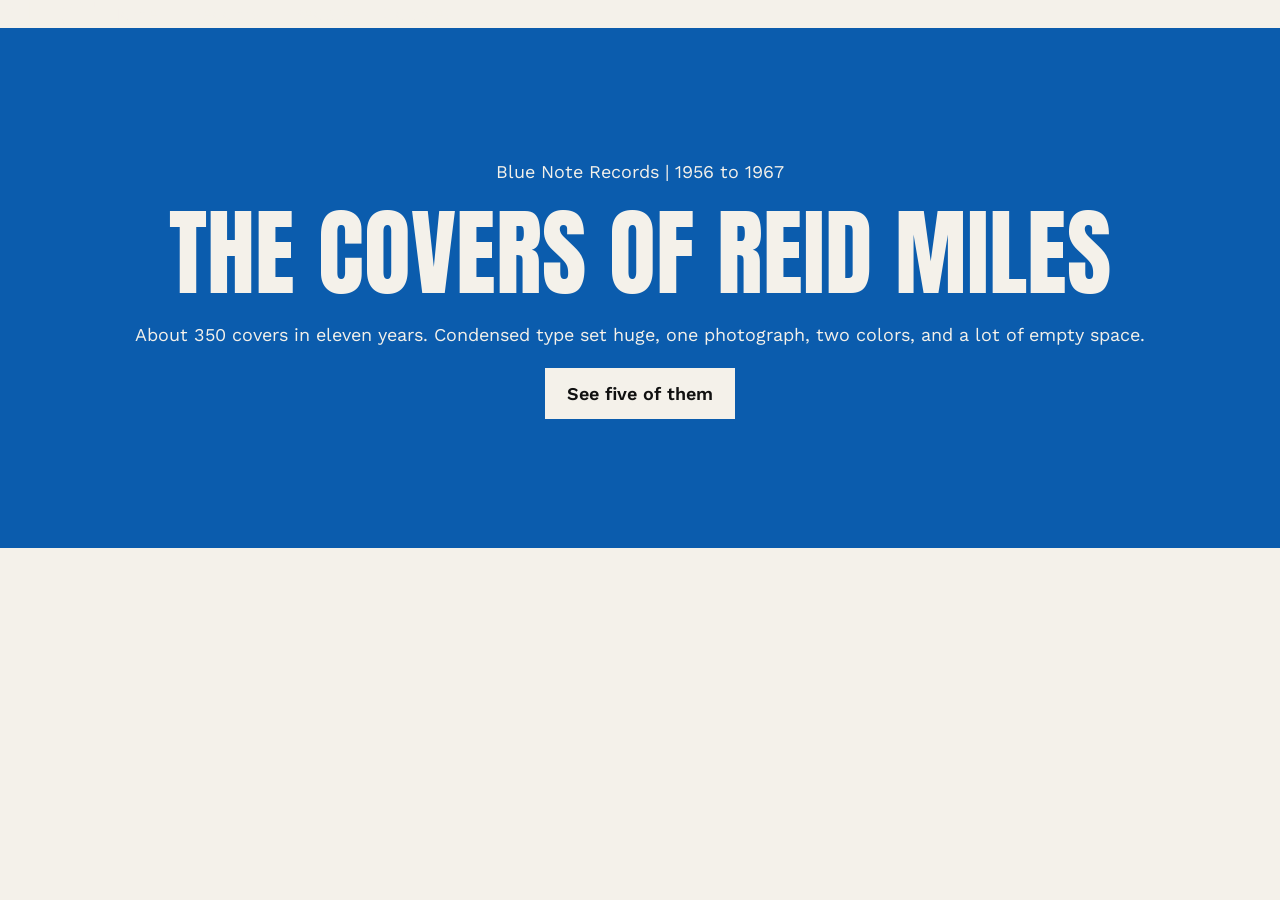
==== pages/blue-note.html @ 3dbf77ee "hero" ====
<!DOCTYPE html>
<html lang="en">
<head>
    <meta charset="UTF-8">
    <meta name="viewport" content="width=device-width, initial-scale=1.0">
    <title>Blue Note, the covers of Reid Miles</title>
    <link rel="preconnect" href="https://fonts.googleapis.com">
    <link rel="preconnect" href="https://fonts.gstatic.com" crossorigin>
    <link href="https://fonts.googleapis.com/css2?family=Anton&family=Work+Sans:wght@400;600&display=swap" rel="stylesheet">
    <link rel="stylesheet" href="../css/styles.css">
</head>
<body>
    <header class="site-header">
        <a class="logo" href="../index.html">Blue Note</a>
        <nav>
            <ul>
                <li><a href="../index.html">Home</a></li>
                <li><a href="#records">Records</a></li>
                <li><a href="#people">People</a></li>
                <li><a href="#sources">Sources</a></li>
            </ul>
        </nav>
    </header>
    <section class="hero">
        <p>Blue Note Records | 1956 to 1967</p>
        <h1>The covers of Reid Miles</h1>
        <p>About 350 covers in eleven years. Condensed type set huge, one photograph, two colors, and a lot of empty space.</p>
        <a class="button" href="#records">See five of them</a>
    </section>
</body>
</html>
---- css/styles.css ----
* {
    box-sizing: border-box;
    margin: 0;
    padding: 0;
}
body {
    background: #f4f1ea;
    color: #111111;
    font-family: 'Work Sans' , sans-serif;
    font-size: 18px;
    line-height: 1.5;
}
h1, h2, h3, .logo {
    font-family: 'Anton' , sans-serif;
    font-weight: 400;
    text-transform: uppercase;
    line-height: 1;
}

.site-header {
    display: flex;
}
.site-header a {
    color: #f4f1ea;
    text-decoration: none;
}
.logo {
    font-size: 28px;
}
nav ul {
    display: flex;
    gap: 32px;
    list-style: none;
}

.hero {
    display: flex;
    flex-direction: column;
    justify-content: center;
    align-items: center;
    gap: 20px;
    min-height: 520px;
    padding: 48px 32px;
    background: #0b5cad;
    color: #f4f1ea;
    text-align: center;
}
.hero h1 {
    font-size: 96px;
}
.button {
    padding: 12px 22px;
    background: #f4f1ea;
    color: #111111;
    font-weight: 600;
    text-decoration: none;
}
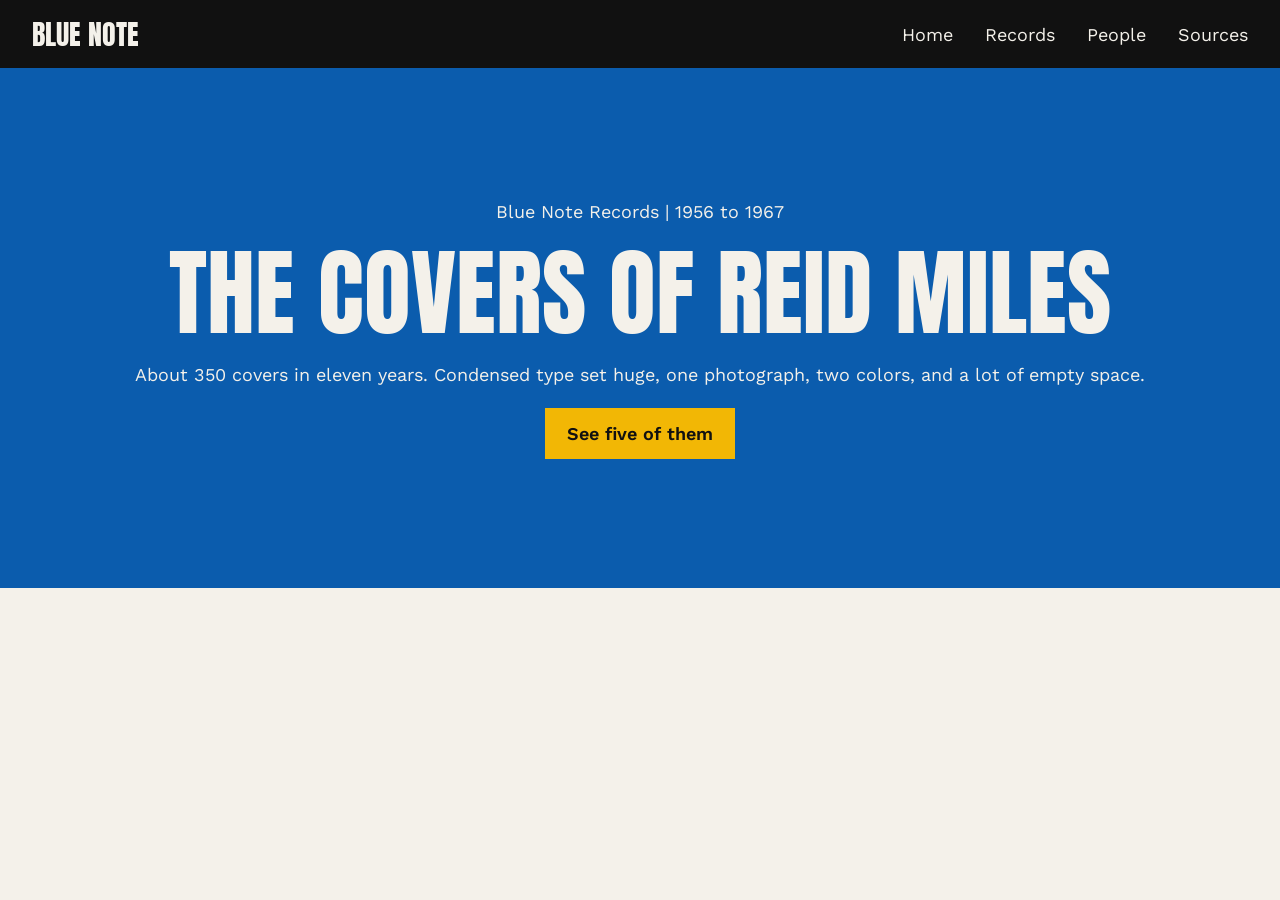
==== commit a1489cce: "button color" ====
--- a/pages/blue-note.html
+++ b/pages/blue-note.html
@@ -24,7 +24,9 @@
     <section class="hero">
         <p>Blue Note Records | 1956 to 1967</p>
         <h1>The covers of Reid Miles</h1>
-        <p>About 350 covers in eleven years. Condensed type set huge, one photograph, two colors, and a lot of empty space.</p>
+        <p>About 350 covers in eleven years. 
+            Condensed type set huge, one photograph, two colors, 
+            and a lot of empty space.</p>
         <a class="button" href="#records">See five of them</a>
     </section>
 </body>
--- a/css/styles.css
+++ b/css/styles.css
@@ -19,6 +19,11 @@
 
 .site-header {
     display: flex;
+    justify-content: space-between;
+    align-items: center;
+    padding: 20px 32px;
+    background: #111111;
+    color: #f4f1ea;
 }
 .site-header a {
     color: #f4f1ea;
@@ -50,7 +55,7 @@
 }
 .button {
     padding: 12px 22px;
-    background: #f4f1ea;
+    background: #f2b705;
     color: #111111;
     font-weight: 600;
     text-decoration: none;
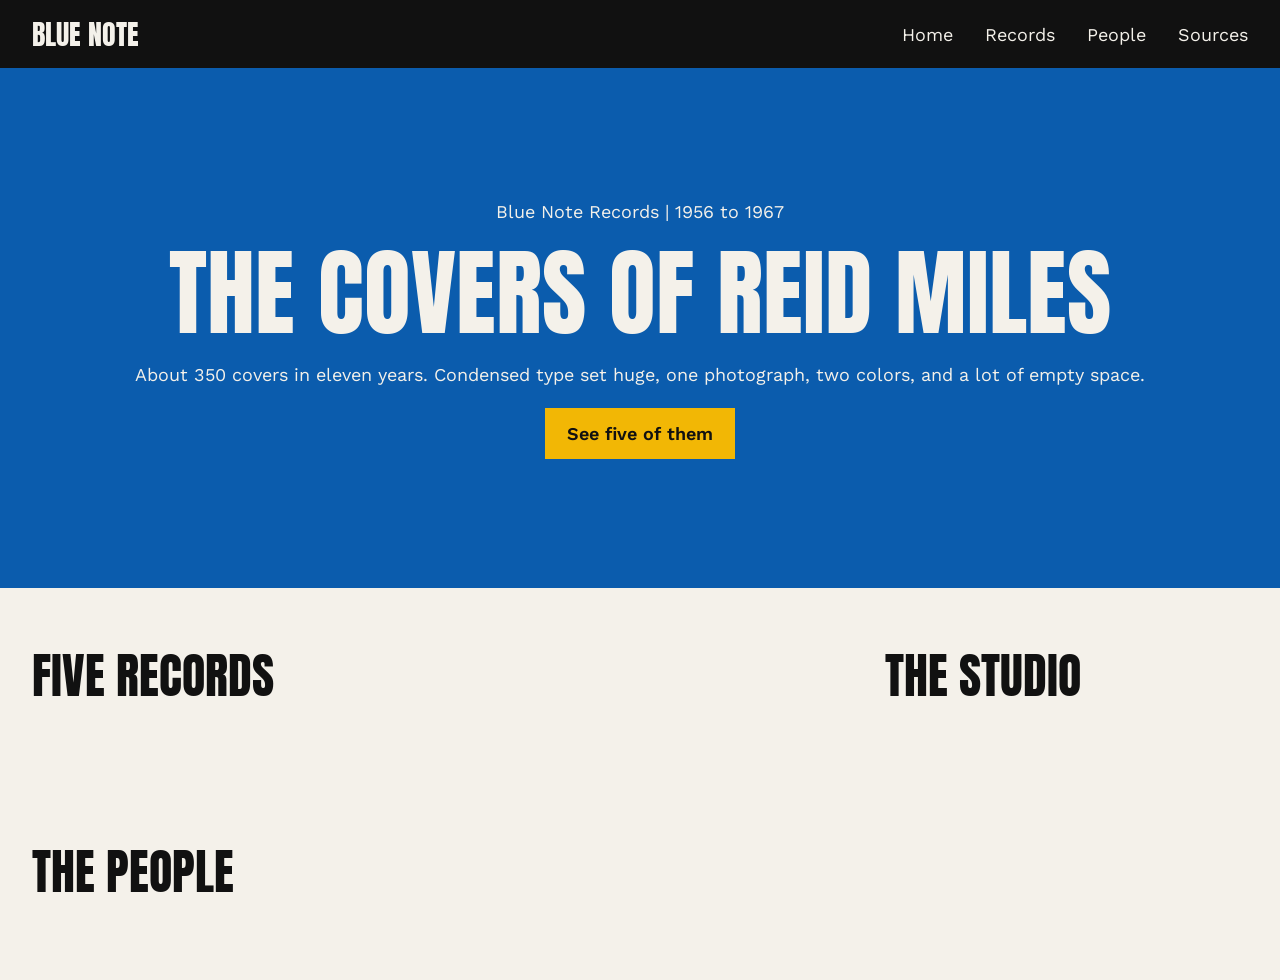
==== commit fb150448: "page grid" ====
--- a/pages/blue-note.html
+++ b/pages/blue-note.html
@@ -21,6 +21,7 @@
             </ul>
         </nav>
     </header>
+
     <section class="hero">
         <p>Blue Note Records | 1956 to 1967</p>
         <h1>The covers of Reid Miles</h1>
@@ -29,5 +30,18 @@
             and a lot of empty space.</p>
         <a class="button" href="#records">See five of them</a>
     </section>
+
+    <section class="records" id="records">
+        <h2>Five Records</h2>
+    </section>
+
+    <aside class="studio">
+        <h2>The Studio</h2>
+    </aside>
+
+    <section class="records" id="records">
+        <h2>The People</h2>
+    </section>
+
 </body>
 </html>
--- a/css/styles.css
+++ b/css/styles.css
@@ -4,6 +4,8 @@
     padding: 0;
 }
 body {
+    display: grid;
+    grid-template-columns: 2fr 1fr;
     background: #f4f1ea;
     color: #111111;
     font-family: 'Work Sans' , sans-serif;
@@ -59,4 +61,17 @@
     color: #111111;
     font-weight: 600;
     text-decoration: none;
+}
+
+.site-header, .hero, .people, .site-footer {
+    grid-column: span 2;
+}
+
+.records, .studio, .people {
+    padding: 64px 32px;
+}
+
+h2 {
+    font-size: 48px;
+    margin-bottom: 20px;
 }
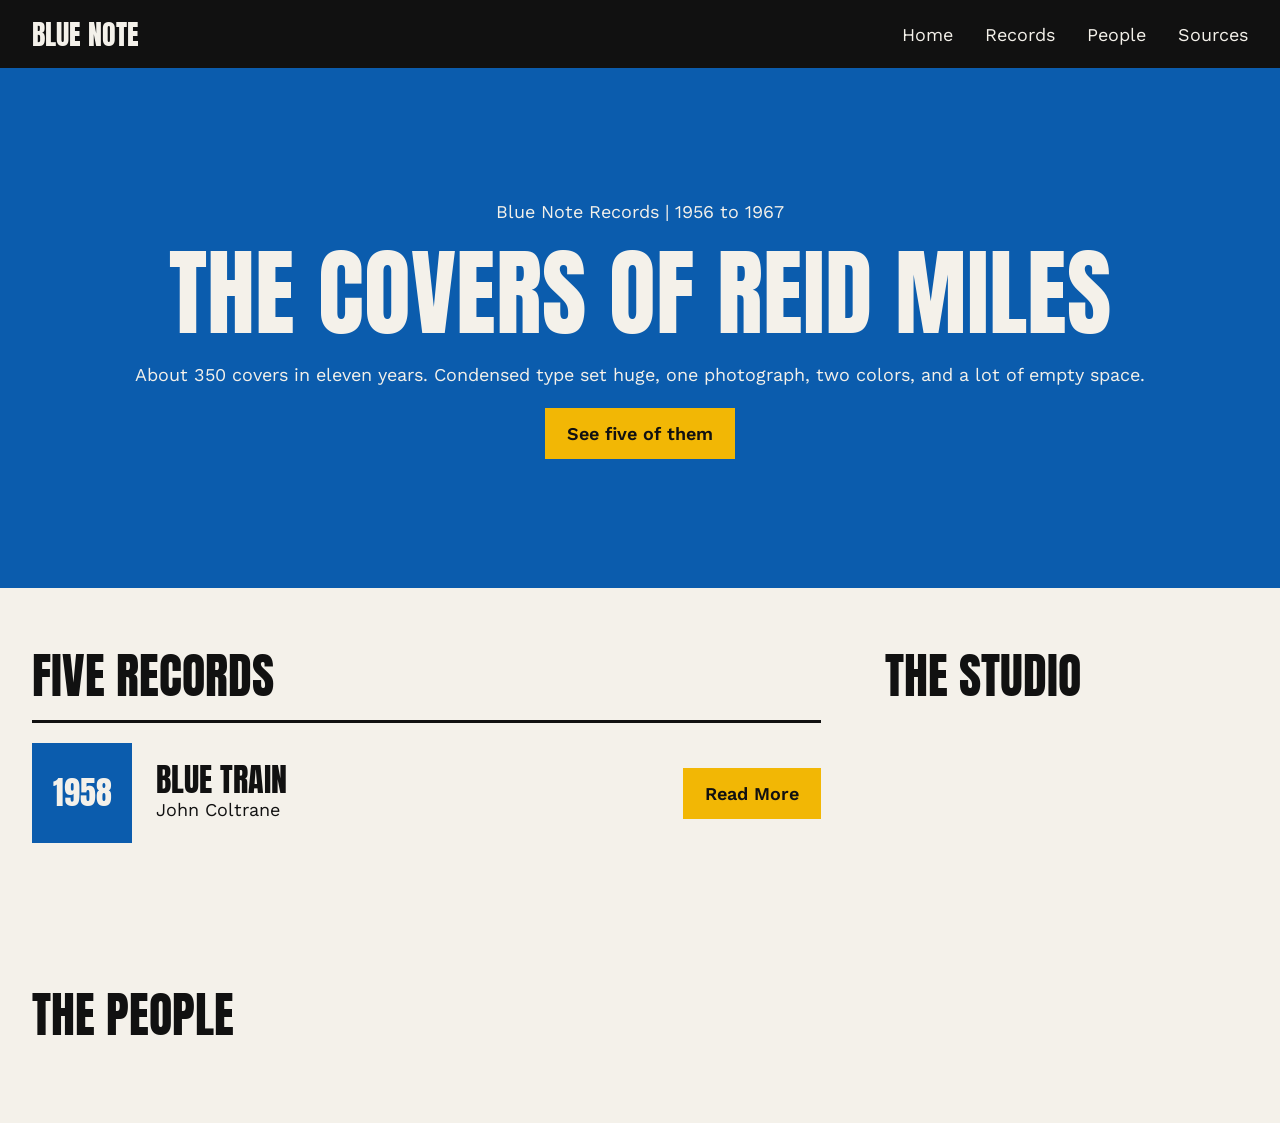
==== commit fe75f5be: "article" ====
--- a/pages/blue-note.html
+++ b/pages/blue-note.html
@@ -33,6 +33,15 @@
 
     <section class="records" id="records">
         <h2>Five Records</h2>
+
+        <article class="album">
+            <div class="swatch blue">1958</div>
+            <div class="info">
+                <h3>Blue Train</h3>
+                <p>John Coltrane</p>
+            </div>
+            <a class="button" href="https://en.wikipedia.org/wiki/Blue_Train_(album)">Read More</a>
+        </article>
     </section>
 
     <aside class="studio">
--- a/css/styles.css
+++ b/css/styles.css
@@ -3,6 +3,7 @@
     margin: 0;
     padding: 0;
 }
+
 body {
     display: grid;
     grid-template-columns: 2fr 1fr;
@@ -12,7 +13,8 @@
     font-size: 18px;
     line-height: 1.5;
 }
-h1, h2, h3, .logo {
+
+h1, h2, h3, .logo, .swatch {
     font-family: 'Anton' , sans-serif;
     font-weight: 400;
     text-transform: uppercase;
@@ -27,13 +29,16 @@
     background: #111111;
     color: #f4f1ea;
 }
+
 .site-header a {
     color: #f4f1ea;
     text-decoration: none;
 }
+
 .logo {
     font-size: 28px;
 }
+
 nav ul {
     display: flex;
     gap: 32px;
@@ -52,9 +57,11 @@
     color: #f4f1ea;
     text-align: center;
 }
+
 .hero h1 {
     font-size: 96px;
 }
+
 .button {
     padding: 12px 22px;
     background: #f2b705;
@@ -74,4 +81,34 @@
 h2 {
     font-size: 48px;
     margin-bottom: 20px;
+}
+
+h3 {
+    font-size: 32px;
+}
+
+.album {
+    display: flex;
+    align-items: center;
+    gap: 24px;
+    padding: 20px 0;
+    border-top: 3px solid #111111;
+}
+
+.swatch {
+    display: flex;
+    justify-content: center;
+    align-items: center;
+    flex: 0 0 100px;
+    height: 100px;
+    font-size: 32px;
+}
+
+.blue { background: #0b5cad; color: #f4f1ea; }
+.ink { background: #111111; color: #f2b705; }
+.orange { background: #e0592a; }
+.yellow { background: #f2b705; }
+
+.info {
+    flex: 1;
 }
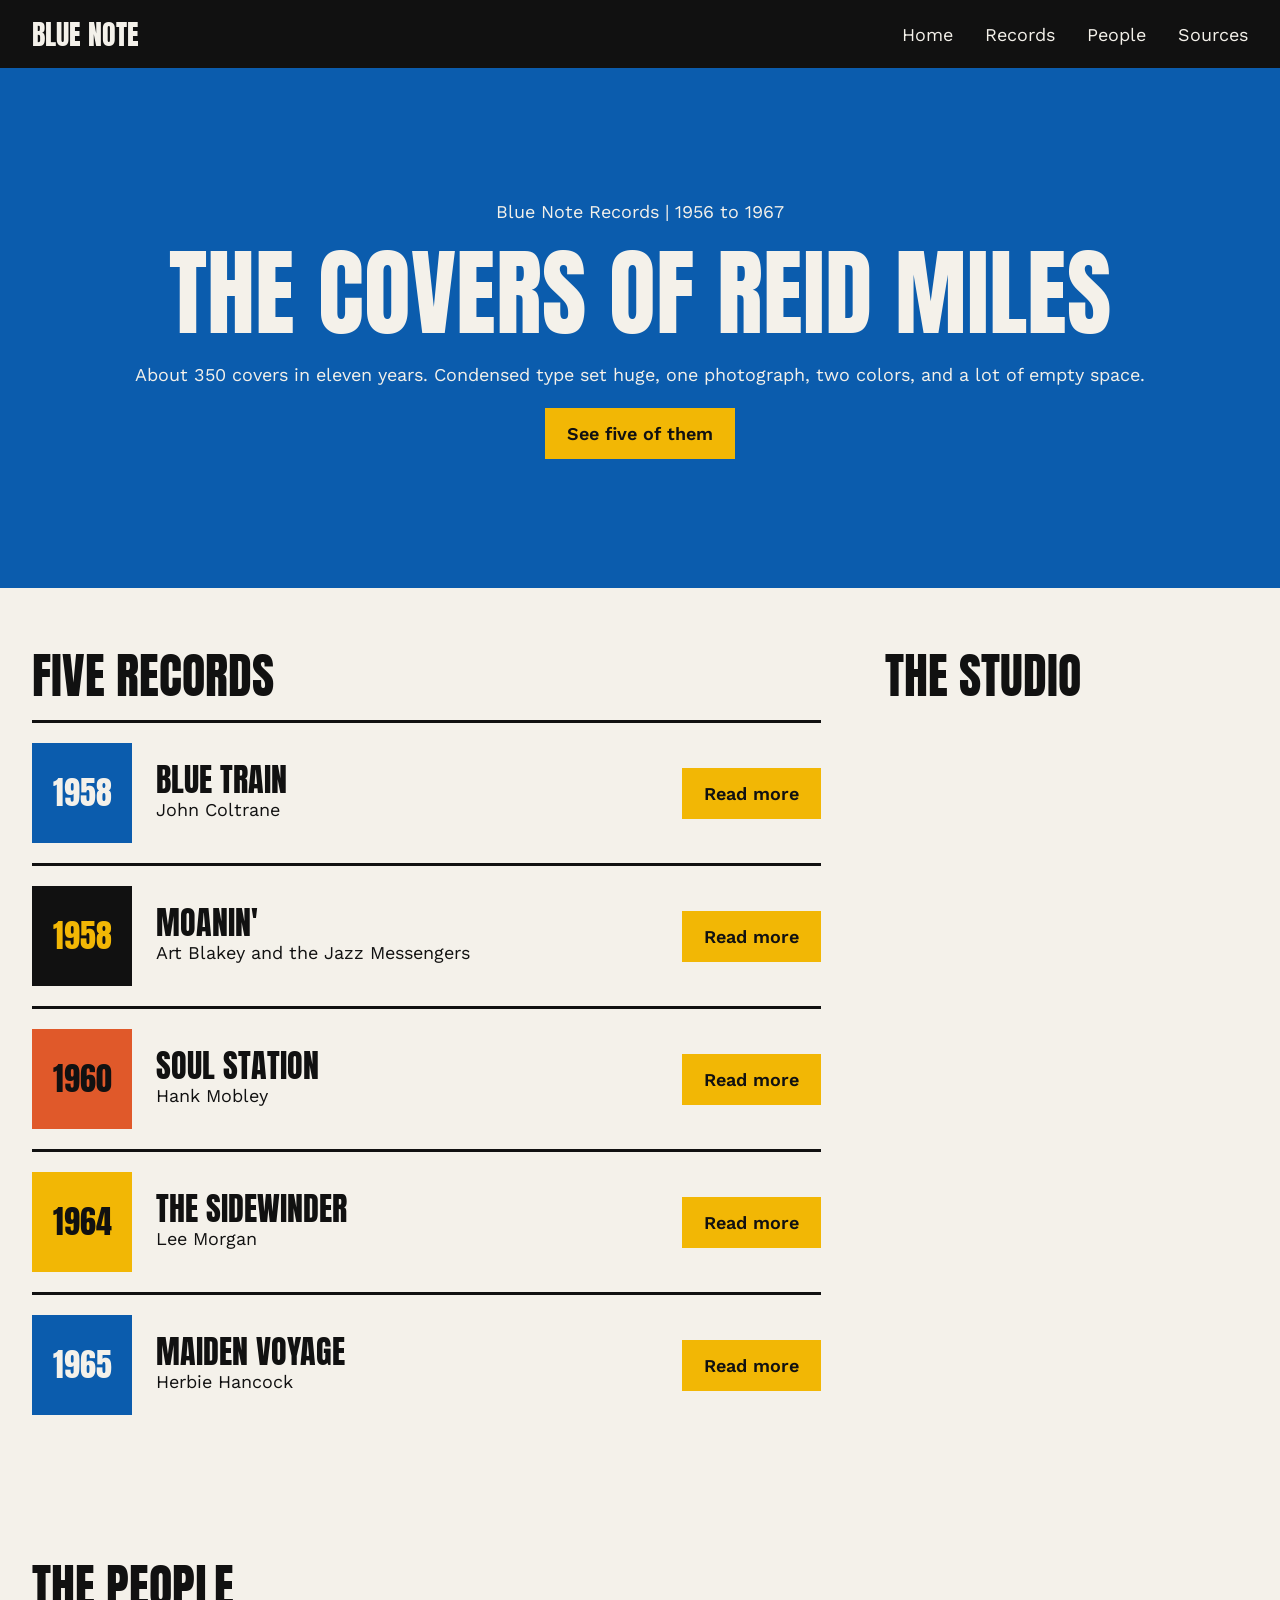
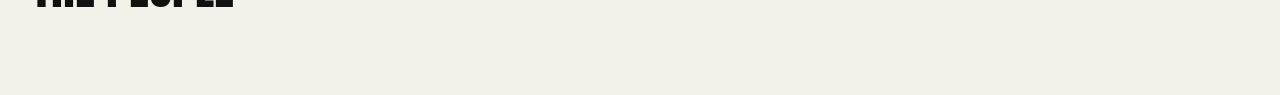
==== commit 99849f1e: "articles" ====
--- a/pages/blue-note.html
+++ b/pages/blue-note.html
@@ -40,7 +40,43 @@
                 <h3>Blue Train</h3>
                 <p>John Coltrane</p>
             </div>
-            <a class="button" href="https://en.wikipedia.org/wiki/Blue_Train_(album)">Read More</a>
+            <a class="button" href="https://en.wikipedia.org/wiki/Blue_Train_(album)">Read more</a>
+        </article>
+
+        <article class="album">
+            <div class="swatch ink">1958</div>
+            <div class="info">
+                <h3>Moanin'</h3>
+                <p>Art Blakey and the Jazz Messengers</p>
+            </div>
+            <a class="button" href="https://en.wikipedia.org/wiki/Moanin%27">Read more</a>
+        </article>
+
+        <article class="album">
+            <div class="swatch orange">1960</div>
+            <div class="info">
+                <h3>Soul Station</h3>
+                <p>Hank Mobley</p>
+            </div>
+            <a class="button" href="https://en.wikipedia.org/wiki/Soul_Station">Read more</a>
+        </article>
+
+        <article class="album">
+            <div class="swatch yellow">1964</div>
+            <div class="info">
+                <h3>The Sidewinder</h3>
+                <p>Lee Morgan</p>
+            </div>
+            <a class="button" href="https://en.wikipedia.org/wiki/The_Sidewinder">Read more</a>
+        </article>
+
+        <article class="album">
+            <div class="swatch blue">1965</div>
+            <div class="info">
+                <h3>Maiden Voyage</h3>
+                <p>Herbie Hancock</p>
+            </div>
+            <a class="button" href="https://en.wikipedia.org/wiki/Maiden_Voyage_(Herbie_Hancock_album)">Read more</a>
         </article>
     </section>
 
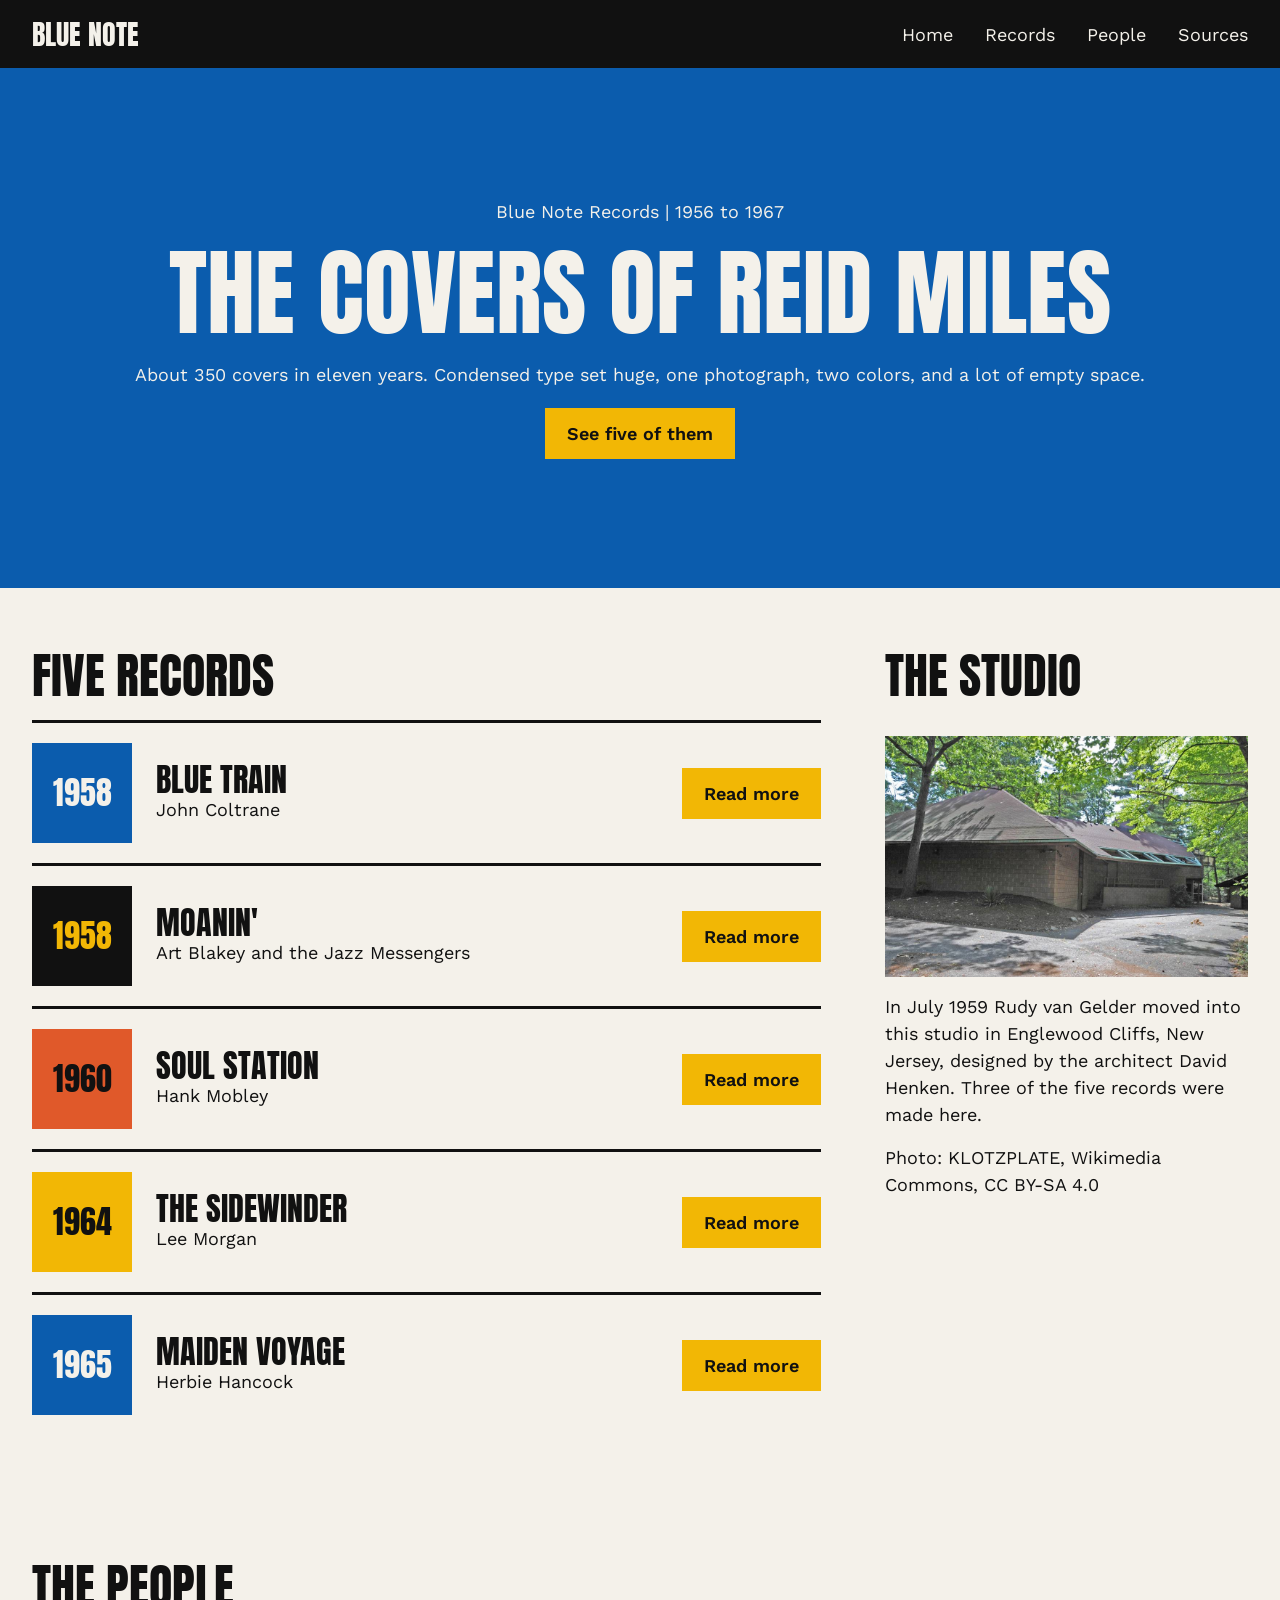
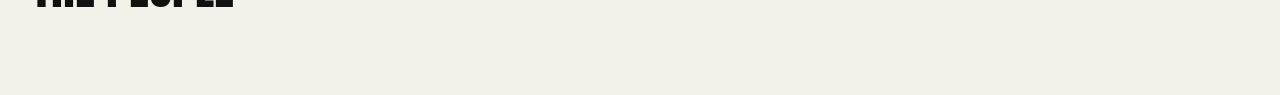
==== commit 8f9cec06: "studio" ====
--- a/pages/blue-note.html
+++ b/pages/blue-note.html
@@ -82,6 +82,12 @@
 
     <aside class="studio">
         <h2>The Studio</h2>
+        <img src="../images/van-gelder-studio.jpg" width="1000" height="664"
+            alt="The low brick Van Gelder Studio under tall trees in Englewood Cliffs, New Jersey">
+        <p>In July 1959 Rudy van Gelder moved into this studio in
+             Englewood Cliffs, New Jersey, designed by the architect
+             David Henken. Three of the five records were made here.</p>
+        <p>Photo: KLOTZPLATE, Wikimedia Commons, CC BY-SA 4.0</p>
     </aside>
 
     <section class="records" id="records">
--- a/css/styles.css
+++ b/css/styles.css
@@ -111,4 +111,15 @@
 
 .info {
     flex: 1;
+}
+
+.studio {
+    display: flex;
+    flex-direction: column;
+    gap: 16px;
+}
+
+.studio img {
+    width: 100%;
+    height: auto;
 }
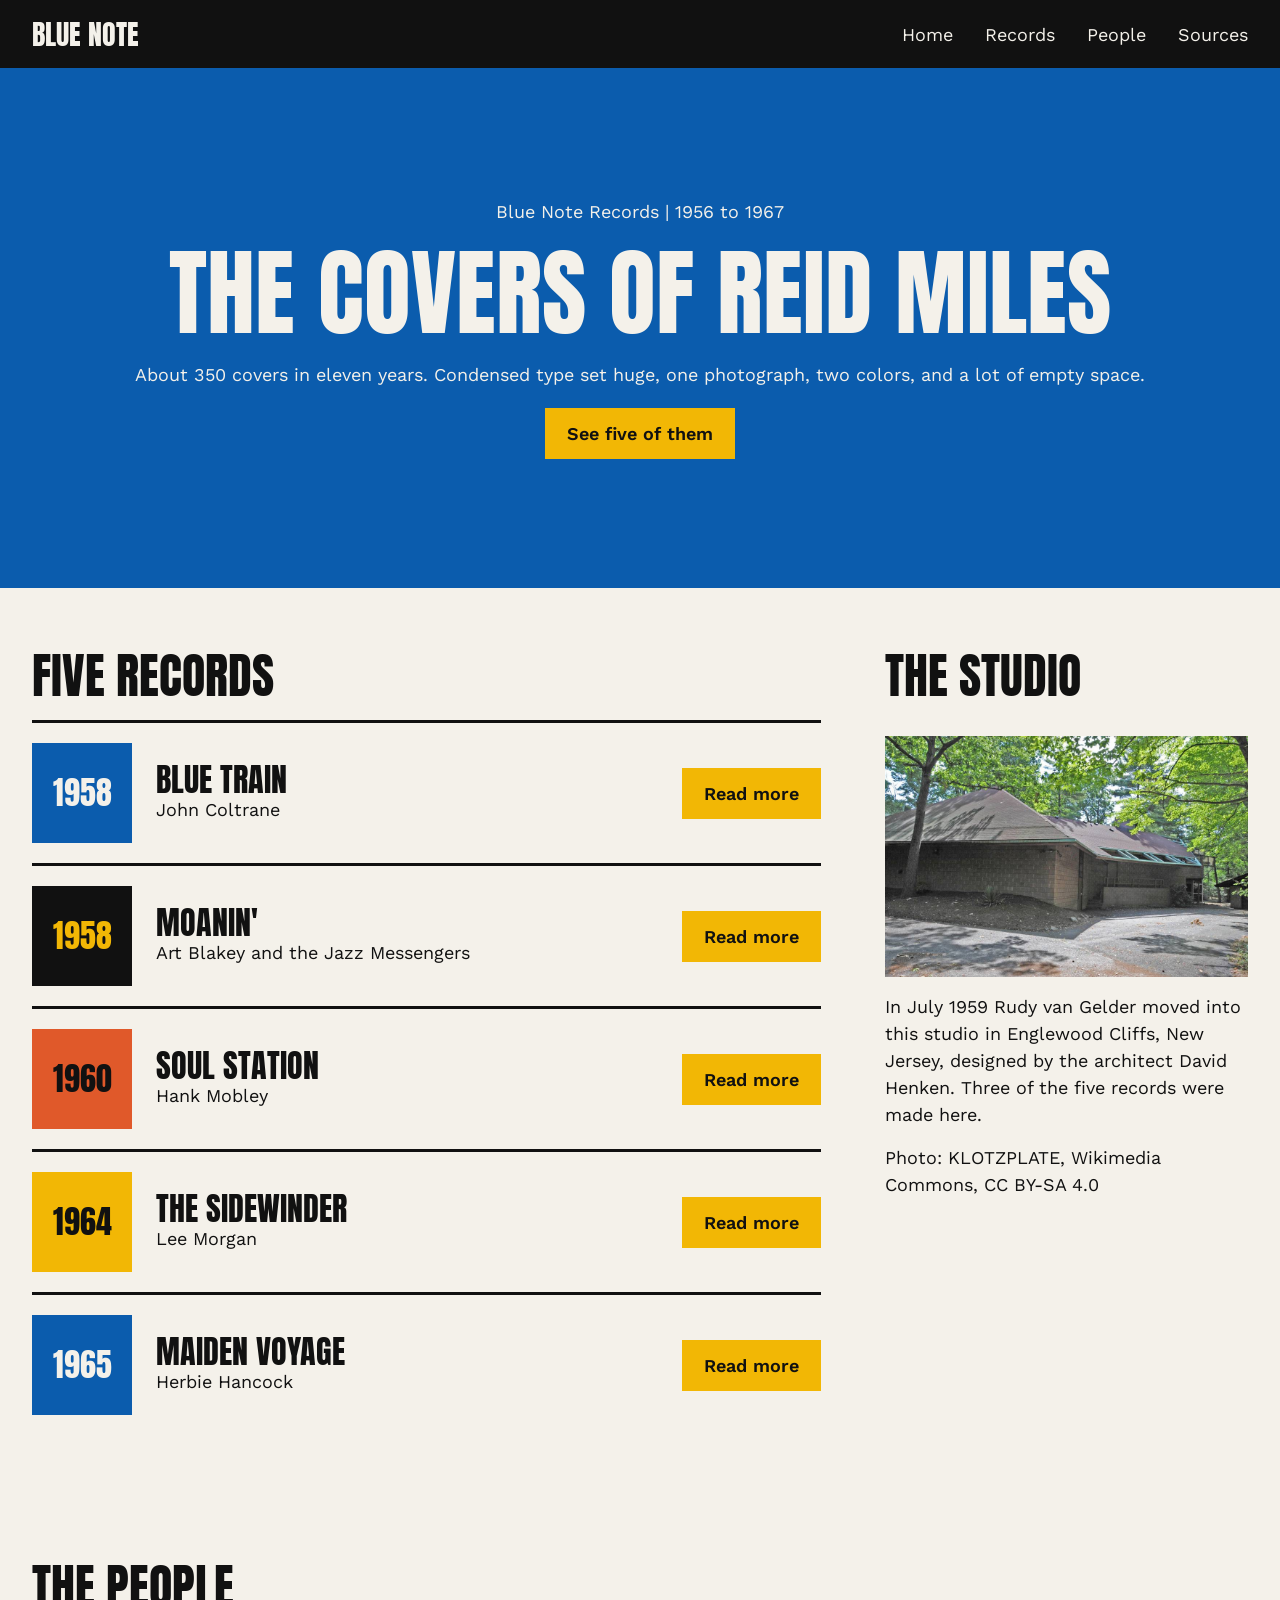
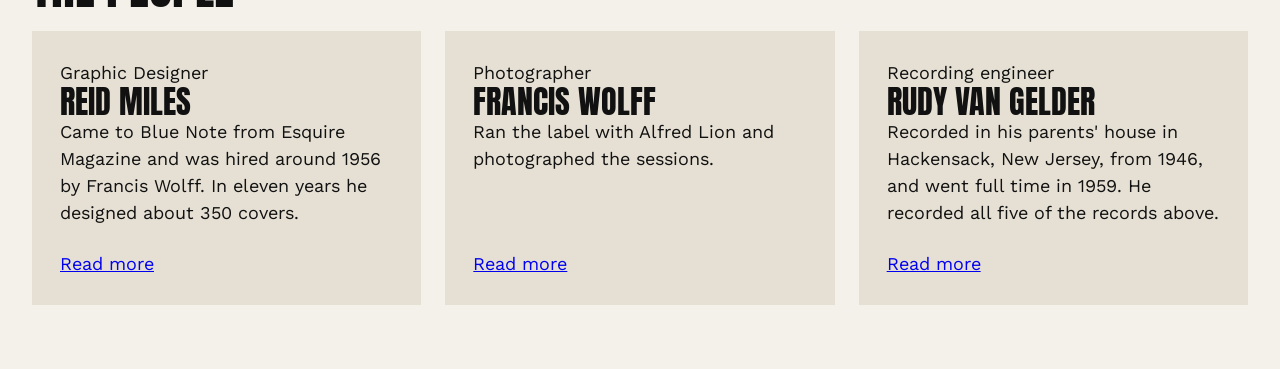
==== commit da909e0f: "people cards" ====
--- a/pages/blue-note.html
+++ b/pages/blue-note.html
@@ -90,8 +90,41 @@
         <p>Photo: KLOTZPLATE, Wikimedia Commons, CC BY-SA 4.0</p>
     </aside>
 
-    <section class="records" id="records">
+    <section class="people" id="people">
         <h2>The People</h2>
+        <div class="cards">
+            <article class="person">
+                <div>
+                    <p>Graphic Designer</p>
+                    <h3>Reid Miles</h3>
+                    <p>Came to Blue Note from Esquire Magazine and was hired 
+                        around 1956 by Francis Wolff. In eleven years he 
+                        designed about 350 covers.</p>
+                </div>
+                <a href="https://en.wikipedia.org/wiki/Reid_Miles">Read more</a>
+            </article>
+
+            <article class="person">
+                <div>
+                    <p>Photographer</p>
+                    <h3>Francis Wolff</h3>
+                    <p>Ran the label with Alfred Lion and photographed 
+                        the sessions.</p>
+                </div>
+                <a href="https://en.wikipedia.org/wiki/Francis_Wolff">Read more</a>
+            </article>
+
+            <article class="person">
+                <div>
+                    <p>Recording engineer</p>
+                    <h3>Rudy Van Gelder</h3>
+                    <p>Recorded in his parents' house in Hackensack, New Jersey, 
+                        from 1946, and went full time in 1959. He recorded 
+                        all five of the records above.</p>
+                </div>
+                <a href="https://en.wikipedia.org/wiki/Rudy_Van_Gelder">Read more</a>
+            </article>
+        </div>
     </section>
 
 </body>
--- a/css/styles.css
+++ b/css/styles.css
@@ -122,4 +122,19 @@
 .studio img {
     width: 100%;
     height: auto;
+}
+
+.cards {
+    display: flex;
+    gap: 24px;
+}
+
+.person {
+    flex: 1;
+    display: flex;
+    flex-direction: column;
+    justify-content: space-between;
+    gap: 24px;
+    padding: 28px;
+    background: #e6e0d4;
 }
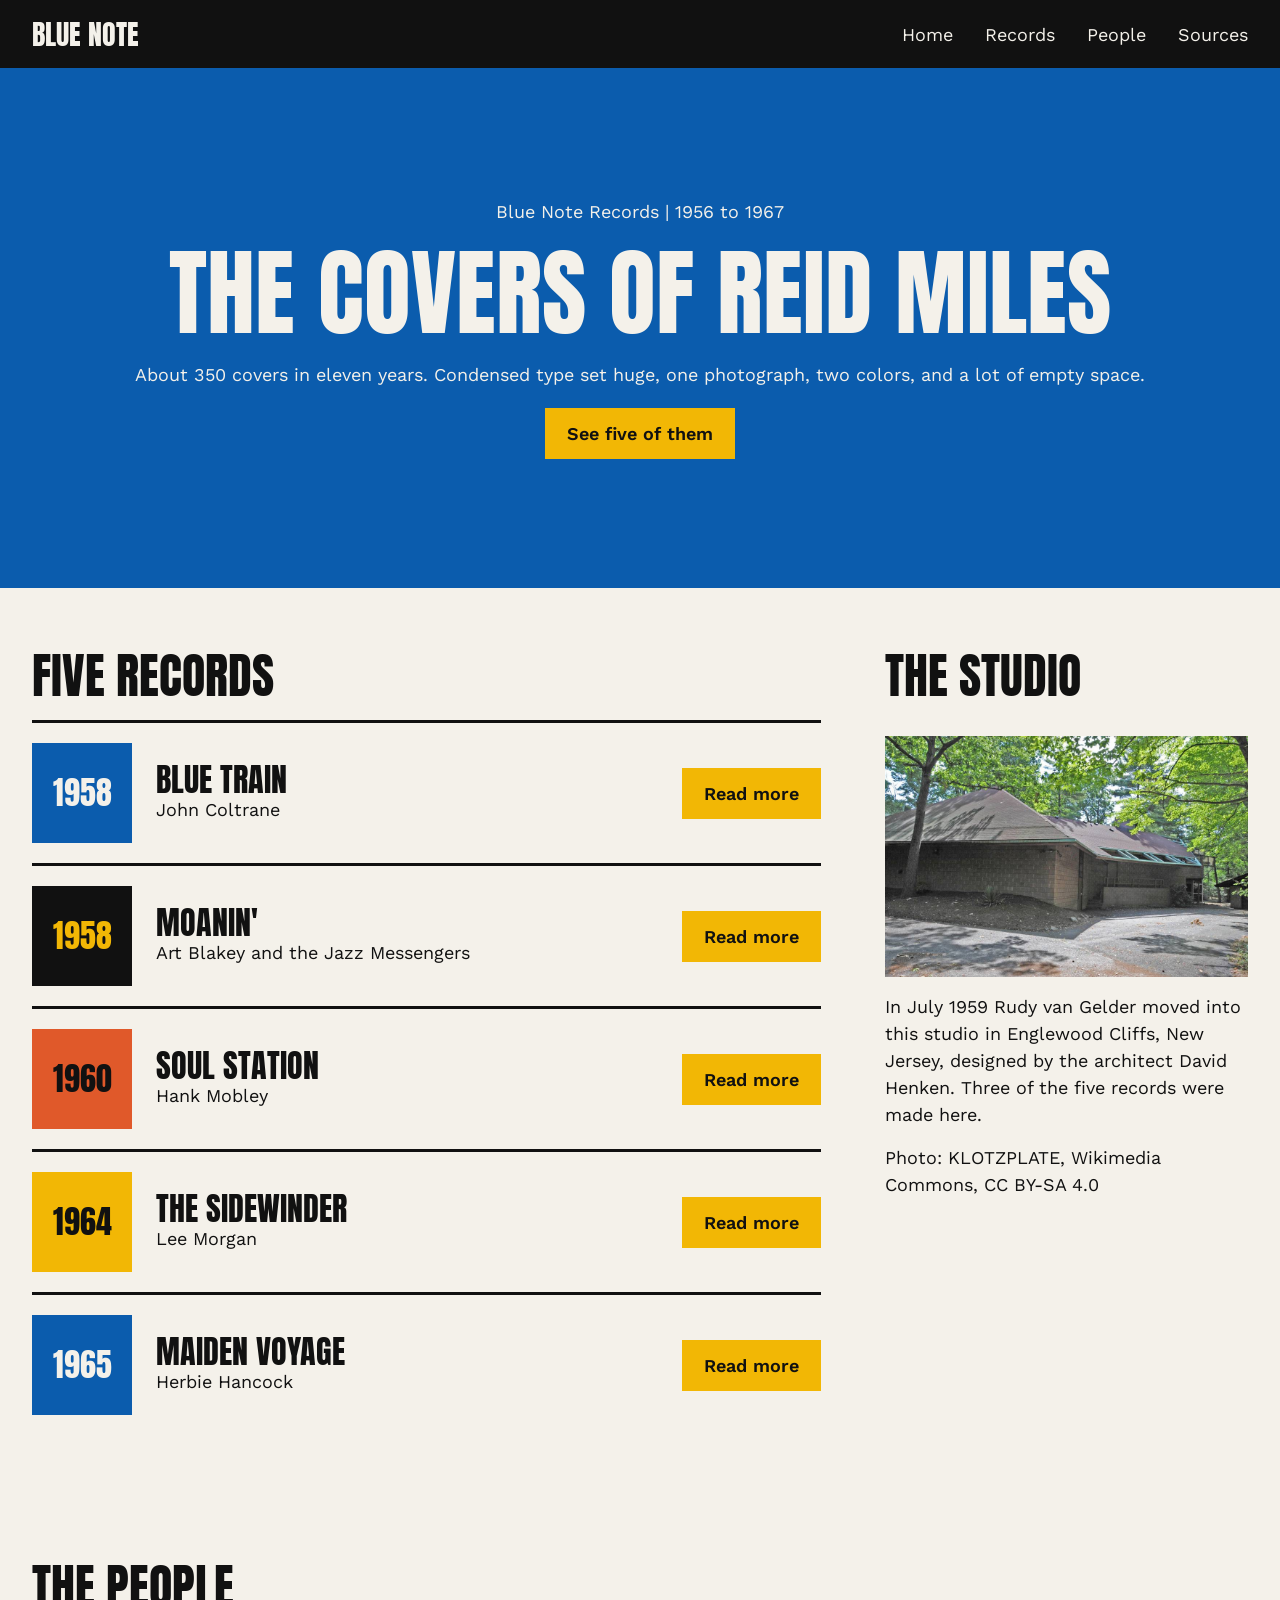
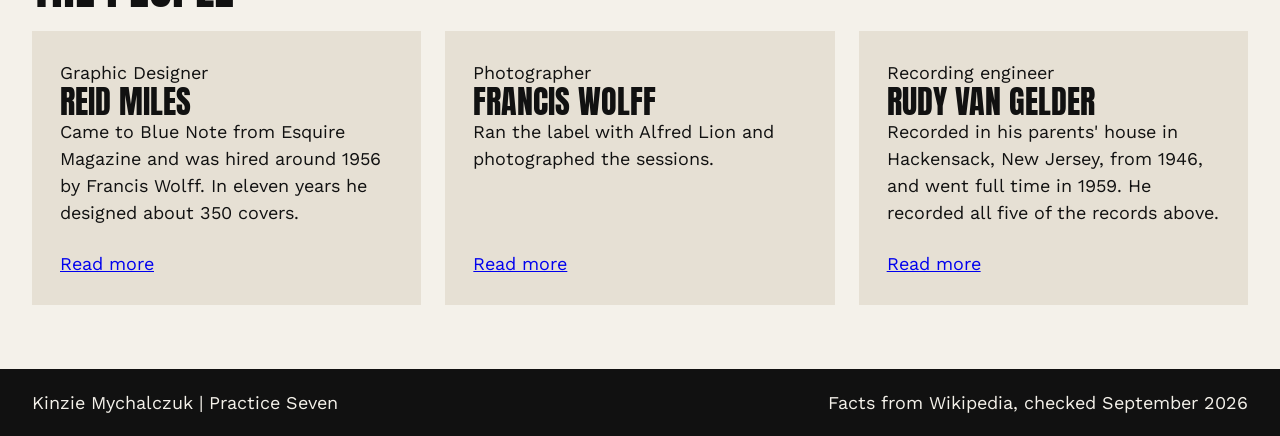
==== commit ed159484: "footer" ====
--- a/pages/blue-note.html
+++ b/pages/blue-note.html
@@ -127,5 +127,10 @@
         </div>
     </section>
 
+    <footer class="site-footer" id="sources">
+        <p>Kinzie Mychalczuk | Practice Seven</p>
+        <p>Facts from Wikipedia, checked September 2026</p>
+    </footer>
+
 </body>
 </html>
--- a/css/styles.css
+++ b/css/styles.css
@@ -21,7 +21,7 @@
     line-height: 1;
 }
 
-.site-header {
+.site-header, .site-footer {
     display: flex;
     justify-content: space-between;
     align-items: center;
